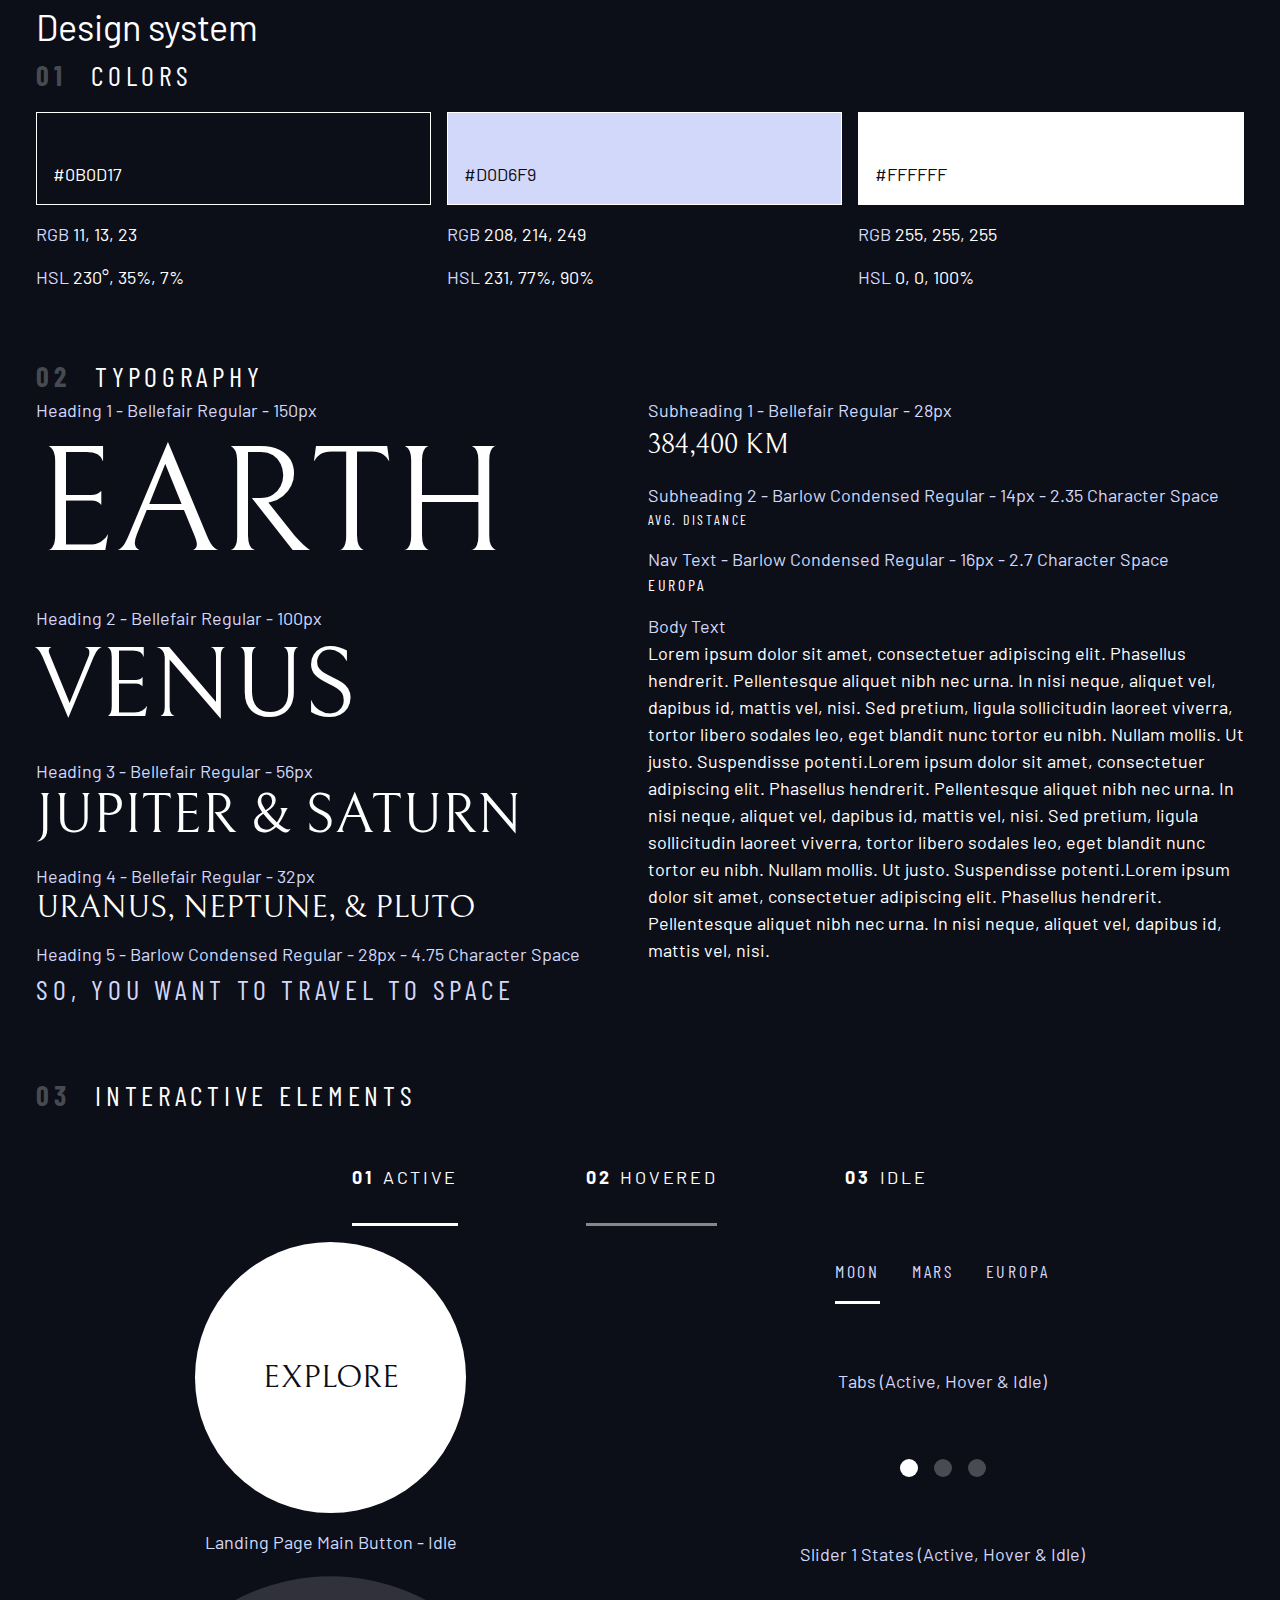
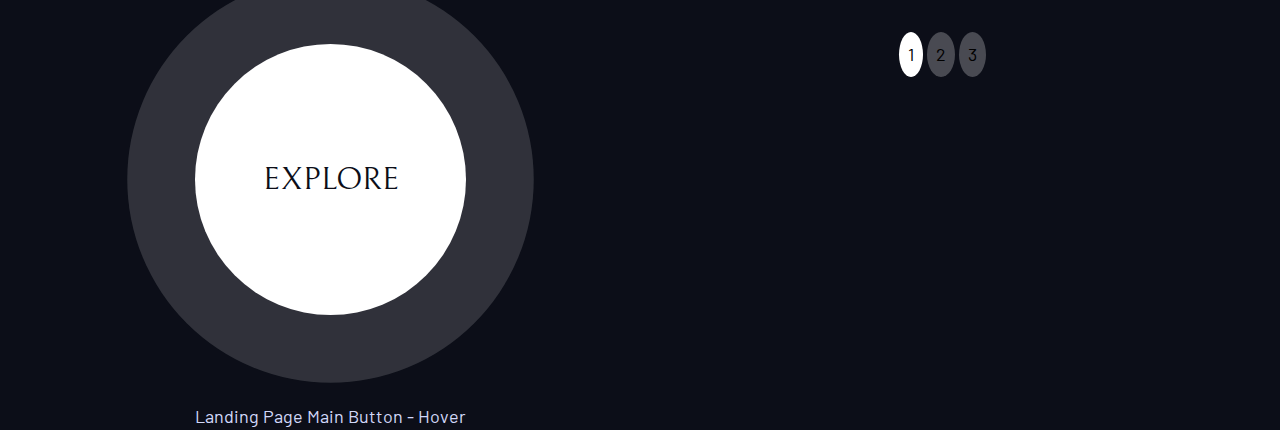
==== design-system.html @ 2124998d "Finished design system page" ====
<!DOCTYPE html>
<html lang="en">
  <head>
    <meta charset="UTF-8" />
    <meta http-equiv="X-UA-Compatible" content="IE=edge" />
    <meta name="viewport" content="width=device-width, initial-scale=1.0" />

    <link rel="preconnect" href="https://fonts.googleapis.com" />
    <link rel="preconnect" href="https://fonts.gstatic.com" crossorigin />
    <link
      href="https://fonts.googleapis.com/css2?family=Barlow+Condensed:wght@400;700&family=Bellefair&family=Barlow:wght@400;700&display=swap"
      rel="stylesheet"
    />

    <link rel="stylesheet" href="index.css" />
    <title>Document</title>
  </head>

  <body>
    <div class="container">
      <h1>Design system</h1>

      <section id="colors" class="flow">
        <h2 class="numbered-title">
          <span>01</span>
          colors
        </h2>

        <div class="flex">
          <div class="flow" style="flex-grow: 1">
            <div class="bg-dark text-white" style="padding: 3rem 1rem 1rem; border: 1px solid white">#0B0D17</div>
            <p>
              <span class="text-light">RGB</span>
              11, 13, 23
            </p>
            <p>
              <span class="text-light">HSL</span>
              230°, 35%, 7%
            </p>
          </div>
          <div class="flow" style="flex-grow: 1">
            <div class="bg-light text-dark" style="padding: 3rem 1rem 1rem; border: 1px solid white">#D0D6F9</div>
            <p>
              <span class="text-light">RGB</span>
              208, 214, 249
            </p>
            <p>
              <span class="text-light">HSL</span>
              231, 77%, 90%
            </p>
          </div>
          <div class="flow" style="flex-grow: 1">
            <div class="bg-white text-dark" style="padding: 3rem 1rem 1rem; border: 1px solid white">#FFFFFF</div>
            <p>
              <span class="text-light">RGB</span>
              255, 255, 255
            </p>
            <p>
              <span class="text-light">HSL</span>
              0, 0, 100%
            </p>
          </div>
        </div>
      </section>

      <section id="typography" style="margin: 4rem 0">
        <h2 class="numbered-title">
          <span>02</span>
          typography
        </h2>
        <div class="flex">
          <div class="flow" style="flex-basis: 100%">
            <div>
              <p class="text-light">Heading 1 - Bellefair Regular - 150px</p>
              <p class="fs-900 ff-serif uppercase">Earth</p>
            </div>
            <div>
              <p class="text-light">Heading 2 - Bellefair Regular - 100px</p>
              <p class="fs-800 ff-serif uppercase">Venus</p>
            </div>
            <div>
              <p class="text-light">Heading 3 - Bellefair Regular - 56px</p>
              <p class="fs-700 ff-serif uppercase">Jupiter & Saturn</p>
            </div>
            <div>
              <p class="text-light">Heading 4 - Bellefair Regular - 32px</p>
              <p class="fs-600 ff-serif uppercase">Uranus, Neptune, & Pluto</p>
            </div>
            <div>
              <p class="text-light">Heading 5 - Barlow Condensed Regular - 28px - 4.75 Character Space</p>
              <p class="fs-500 ff-sans-cond uppercase letter-spacing-1 text-light">So, you want to travel to space</p>
            </div>
          </div>

          <div class="flow" style="flex-basis: 100%">
            <div>
              <p class="text-light">Subheading 1 - Bellefair Regular - 28px</p>
              <p class="fs-500 ff-serif uppercase">384,400 km</p>
            </div>
            <div>
              <p class="text-light">Subheading 2 - Barlow Condensed Regular - 14px - 2.35 Character Space</p>
              <p class="fs-200 ff-sans-cond uppercase letter-spacing-3">Avg. Distance</p>
            </div>
            <div>
              <p class="text-light">Nav Text - Barlow Condensed Regular - 16px - 2.7 Character Space</p>
              <p class="fs-300 ff-sans-cond uppercase letter-spacing-2">Europa</p>
            </div>
            <div>
              <p class="text-light">Body Text</p>
              <p>
                Lorem ipsum dolor sit amet, consectetuer adipiscing elit. Phasellus hendrerit. Pellentesque aliquet nibh nec urna. In nisi neque,
                aliquet vel, dapibus id, mattis vel, nisi. Sed pretium, ligula sollicitudin laoreet viverra, tortor libero sodales leo, eget blandit
                nunc tortor eu nibh. Nullam mollis. Ut justo. Suspendisse potenti.Lorem ipsum dolor sit amet, consectetuer adipiscing elit. Phasellus
                hendrerit. Pellentesque aliquet nibh nec urna. In nisi neque, aliquet vel, dapibus id, mattis vel, nisi. Sed pretium, ligula
                sollicitudin laoreet viverra, tortor libero sodales leo, eget blandit nunc tortor eu nibh. Nullam mollis. Ut justo. Suspendisse
                potenti.Lorem ipsum dolor sit amet, consectetuer adipiscing elit. Phasellus hendrerit. Pellentesque aliquet nibh nec urna. In nisi
                neque, aliquet vel, dapibus id, mattis vel, nisi.
              </p>
            </div>
          </div>
        </div>
      </section>

      <section class="flow" id="interactive-elements">
        <h2 class="numbered-title">
          <span>03</span>
          Interactive elements
        </h2>

        <!-- navigation -->
        <div>
          <nav>
            <ul class="primary-navigation underline-indicators flex justify-center">
              <li class="active">
                <a class="uppercase text-white letter-spacing-2" href="#"><span>01</span>Active</a>
              </li>
              <li class="hover">
                <a class="uppercase text-white letter-spacing-2" href="#"><span>02</span>Hovered</a>
              </li>
              <li>
                <a class="uppercase text-white letter-spacing-2" href="#"><span>03</span>Idle</a>
              </li>
            </ul>
          </nav>
        </div>

        <div class="flex text-center">
          <!-- explore buttons -->
          <div class="mx-auto flow" style="--flow-space: 5.5rem">
            <!-- Idle state -->
            <div class="flow" style="--flow-space: 1rem">
              <a href="#" class="large-button uppercase ff-serif fs-600 text-dark bg-white">Explore</a>
              <p class="text-light">Landing Page Main Button - Idle</p>
            </div>
            <!-- Hovered State -->
            <div class="flow">
              <a href="#" class="large-button focus uppercase ff-serif fs-600 text-dark bg-white">Explore</a>
              <p class="text-light">Landing Page Main Button - Hover</p>
            </div>
          </div>

          <!-- Tabs & Dots & Numbers -->
          <div class="flow mx-auto" style="--flow-space: 4rem">
            <!-- Tabs -->
            <div class="tab-list underline-indicators flex justify-center">
              <button class="active uppercase ff-sans-cond text-light bg-dark letter-spacing-2">Moon</button>
              <button class="uppercase ff-sans-cond text-light bg-dark letter-spacing-2">Mars</button>
              <button class="uppercase ff-sans-cond text-light bg-dark letter-spacing-2">Europa</button>
            </div>
            <p class="text-light">Tabs (Active, Hover & Idle)</p>

            <!-- Dots -->
            <div class="dot-indicators flex justify-center">
              <button class="active"><span class="sr-only">Slide title</span></button>
              <button><span class="sr-only">Slide title</span></button>
              <button><span class="sr-only">Slide title</span></button>
            </div>
            <p class="text-light">Slider 1 States (Active, Hover & Idle)</p>

            <!-- Numbers -->
            <div class="dot-indicators justify-center">
              <button class="active">1</button>
              <button>2</button>
              <button>3</button>
            </div>
          </div>
        </div>
      </section>
    </div>

    <script src="index.pack.js"></script>
  </body>
</html>
---- index.css ----
/* ------------------- */
/* Custom Properties   */
/* ------------------- */
:root {
  /* colors */
  --clr-dark: 230 35% 7%;
  --clr-light: 231 77% 90%;
  --clr-white: 0 0% 100%;

  /* fonts-sizes */
  --fs-900: 9.375rem;
  --fs-800: 6.25rem;
  --fs-700: 3.5rem;
  --fs-600: 2rem;
  --fs-500: 1.75rem;
  --fs-400: 1.125rem;
  --fs-300: 1rem;
  --fs-200: 0.875rem;
  /* font-families */
  --ff-serif: "Bellefair", serif;
  --ff-sans-cond: "Barlow Condensed", sans-serif;
  --ff-sans-normal: "Barlow", sans-serif;
}

/* ------------------- */
/* Reset               */
/* ------------------- */
/* https://piccalil.li/blog/a-modern-css-reset/ */

/* box sizing */
*,
*::before,
*::after {
  box-sizing: border-box;
}
/* reset margins */
body,
h1,
h2,
h3,
h4,
h5,
p,
figure,
picture {
  margin: 0;
}
h1,
h2,
h3,
h4,
h5,
h6,
p {
  font-weight: 400;
}
body {
  font-family: var(--ff-sans-normal);
  font-size: var(--fs-400);
  color: hsl(var(--clr-white));
  background-color: hsl(var(--clr-dark));
  line-height: 1.5;
  min-height: 100vh;
}
/* make images easier to work with */
img,
picture {
  max-width: 100%;
  display: block;
}
/* make forms elements easier to work with */
input,
button,
textarea,
select {
  font: inherit;
}
/* remove animations for people who've turned them off */
@media (prefers-reduce-motion: reduce) {
  *,
  *::before,
  *::after {
    animation-duration: 0.01ms !important;
    animation-iteration-count: 1 !important;
    transition-duration: 0.01ms !important;
    scroll-behavior: auto !important;
  }
}

/* ------------------- */
/* Utility Classes     */
/* ------------------- */
/* General */
.flex {
  display: flex;
  gap: var(--gap, 1rem);
}
.grid {
  display: grid;
  gap: var(--gap, 1rem);
}
.flex-column {
  flex-direction: column;
}
.justify-center {
  justify-content: center;
}
.flow > * + * {
  margin-top: var(--flow-space, 1rem);
}
.container {
  /* padding-inline: 2em; */
  padding: 0 2em;
  /* margin-inline: auto; */
  margin: 0 auto;
  max-width: 80rem;
}
.sr-only {
  position: absolute;
  width: 1px;
  height: 1px;
  padding: 0;
  margin: -1px;
  overflow: hidden;
  clip: rect(0, 0, 0, 0);
  white-space: nowrap;
  border: 0;
}

/* Colors */
.bg-dark {
  background-color: hsl(var(--clr-dark));
}
.bg-light {
  background-color: hsl(var(--clr-light));
}
.bg-white {
  background-color: hsl(var(--clr-white));
}
.text-dark {
  color: hsl(var(--clr-dark));
}
.text-light {
  color: hsl(var(--clr-light));
}
.text-white {
  color: hsl(var(--clr-white));
}

/* typography */
.ff-serif {
  font-family: var(--ff-serif);
}
.ff-sans-cond {
  font-family: var(--ff-sans-cond);
}
.ff-sans-normal {
  font-family: var(--ff-sans-normal);
}
.letter-spacing-1 {
  letter-spacing: 4.75px;
}
.letter-spacing-2 {
  letter-spacing: 2.7px;
}
.letter-spacing-3 {
  letter-spacing: 2.35px;
}
.uppercase {
  text-transform: uppercase;
}
.fs-900 {
  font-size: var(--fs-900);
}
.fs-800 {
  font-size: var(--fs-800);
}
.fs-700 {
  font-size: var(--fs-700);
}
.fs-600 {
  font-size: var(--fs-600);
}
.fs-500 {
  font-size: var(--fs-500);
}
.fs-400 {
  font-size: var(--fs-400);
}
.fs-300 {
  font-size: var(--fs-300);
}
.fs-200 {
  font-size: var(--fs-200);
}
.fs-900,
.fs-800,
.fs-700,
.fs-600 {
  line-height: 1.1;
}
.text-center {
  text-align: center;
}
.numbered-title {
  font-family: var(--ff-sans-cond);
  font-size: var(--fs-500);
  text-transform: uppercase;
  letter-spacing: 4.72px;
}
.numbered-title span {
  margin-right: 0.5em;
  font-weight: 700;
  color: hsl(var(--clr-white) / 0.25);
}
/* Spacing */
.mx-auto {
  margin-left: auto;
  margin-right: auto;
}

/* ------------------- */
/* componens     */
/* ------------------- */
.large-button {
  position: relative;
  display: grid;
  place-items: center;
  padding: 0 2em;
  aspect-ratio: 1;
  border-radius: 50%;
  text-decoration: none;
}
.large-button::after {
  content: "";
  position: absolute;
  z-index: -1;
  width: 100%;
  height: 100%;
  background: hsl(var(--clr-white) / 0.15);
  border-radius: 50%;
  opacity: 0;
  transition: opacity 500ms ease-in-out, transform 750ms ease-in-out;
}

.large-button:hover::after,
.large-button:focus::after,
.large-button.focus::after {
  opacity: 1;
  transform: scale(1.5);
}

.primary-navigation {
  --gap: 8rem;
  --underline-gap: 2rem;
  list-style: none;
  padding: 0;
  margin: 0;
}
.primary-navigation a {
  text-decoration: none;
}
.primary-navigation a > span {
  font-weight: 700;
  margin-right: 0.5em;
}
.underline-indicators > * {
  padding: var(--underline-gap, 1rem) 0;
  border: 0;
  cursor: pointer;
  border-bottom: 0.2rem solid hsl(var(--clr-white) / 0);
}
.underline-indicators > *:hover,
.underline-indicators > *:focus,
.underline-indicators > .hover {
  border-color: hsl(var(--clr-white) / 0.5);
}
.underline-indicators > .active {
  border-color: hsl(var(--clr-white) / 1);
}

.tab-list {
  --gap: 2rem;
}

.dot-indicators > * {
  cursor: pointer;
  border: 0;
  border-radius: 50%;
  aspect-ratio: 1;
  padding: 0.5em;
  background-color: hsl(var(--clr-white) / 0.25);
}
.dot-indicators > *:hover,
.dot-indicators > *:focus {
  background-color: hsl(var(--clr-white) / 0.5);
}
.dot-indicators > .active {
  background-color: hsl(var(--clr-white) / 1);
}
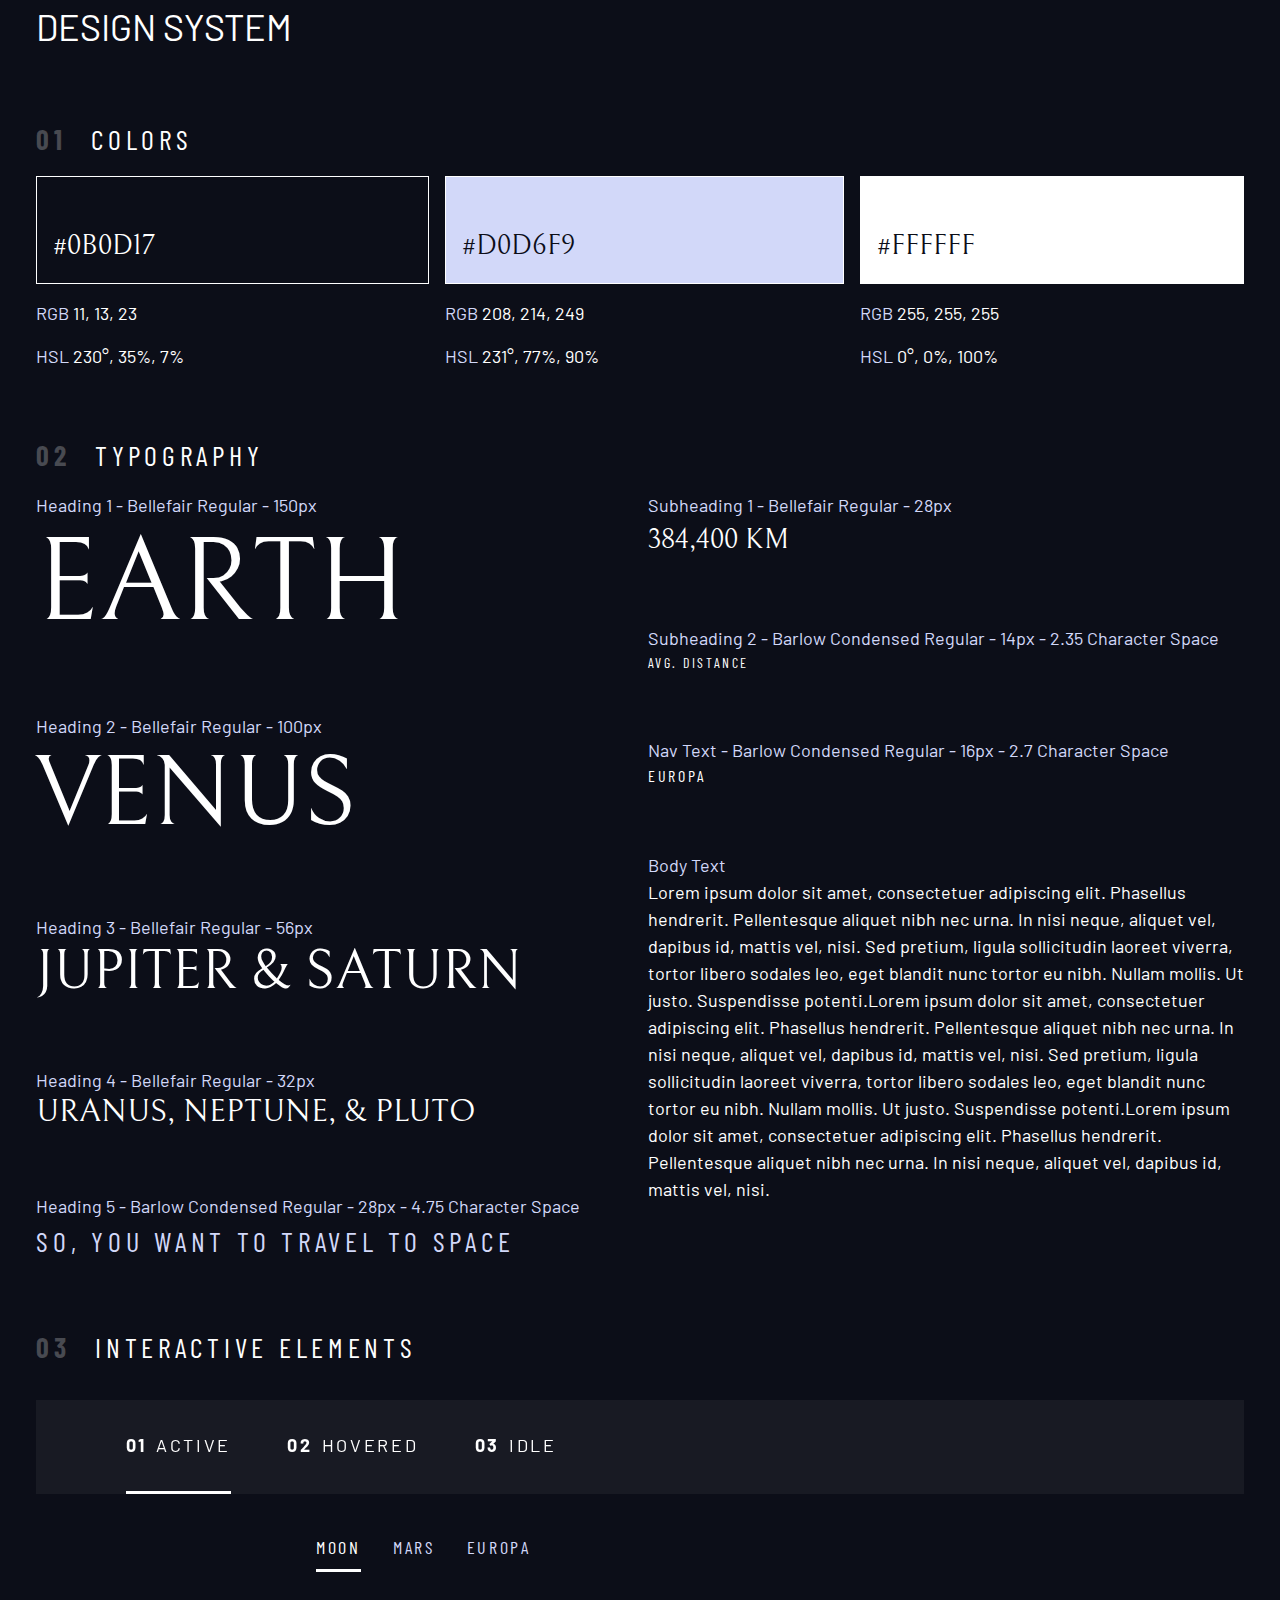
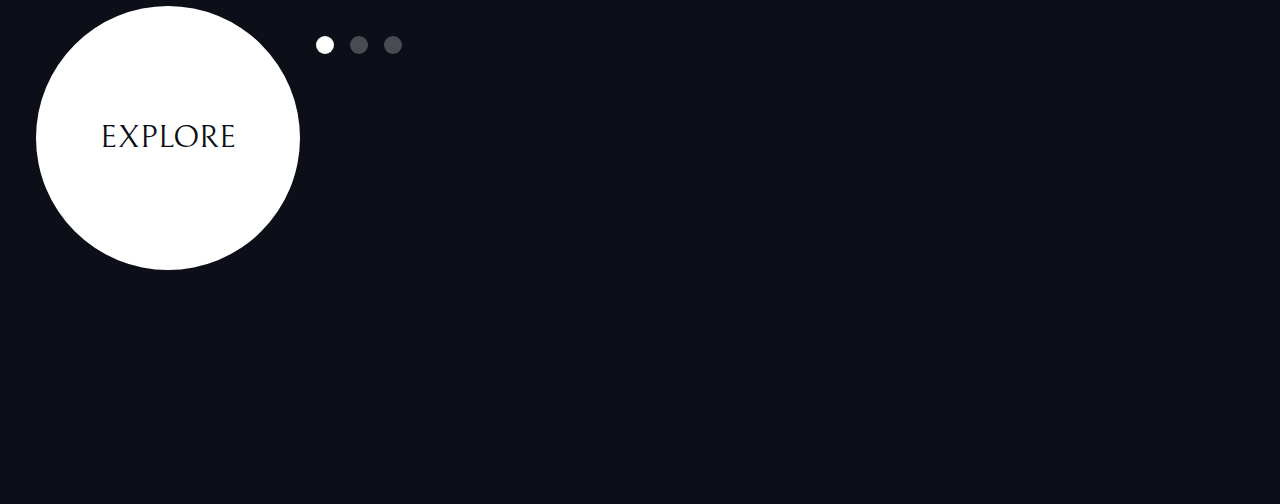
==== commit b85426da: "Kevin Finished Solution" ====
--- a/design-system.html
+++ b/design-system.html
@@ -1,10 +1,8 @@
-<!DOCTYPE html>
-<html lang="en">
+<html>
   <head>
-    <meta charset="UTF-8" />
-    <meta http-equiv="X-UA-Compatible" content="IE=edge" />
-    <meta name="viewport" content="width=device-width, initial-scale=1.0" />
+    <title>Design system</title>
 
+    <!-- Google fonts -->
     <link rel="preconnect" href="https://fonts.googleapis.com" />
     <link rel="preconnect" href="https://fonts.gstatic.com" crossorigin />
     <link
@@ -13,100 +11,75 @@
     />
 
     <link rel="stylesheet" href="index.css" />
-    <title>Document</title>
+
+    <style></style>
   </head>
+  <body>
+    <div class="container flow">
+      <h1 class="uppercase">Design system</h1>
 
-  <body>
-    <div class="container">
-      <h1>Design system</h1>
-
-      <section id="colors" class="flow">
-        <h2 class="numbered-title">
-          <span>01</span>
-          colors
-        </h2>
-
+      <section class="flow" id="colors" style="margin: 4rem 0">
+        <h2 class="numbered-title"><span>01</span> colors</h2>
         <div class="flex">
           <div class="flow" style="flex-grow: 1">
-            <div class="bg-dark text-white" style="padding: 3rem 1rem 1rem; border: 1px solid white">#0B0D17</div>
-            <p>
-              <span class="text-light">RGB</span>
-              11, 13, 23
-            </p>
-            <p>
-              <span class="text-light">HSL</span>
-              230°, 35%, 7%
-            </p>
+            <div class="bg-dark text-white ff-serif fs-500" style="padding: 3rem 1rem 1rem; border: 1px solid white">#0B0D17</div>
+            <p><span class="text-accent">RGB</span> 11, 13, 23</p>
+            <p><span class="text-accent">HSL</span> 230°, 35%, 7%</p>
           </div>
           <div class="flow" style="flex-grow: 1">
-            <div class="bg-light text-dark" style="padding: 3rem 1rem 1rem; border: 1px solid white">#D0D6F9</div>
-            <p>
-              <span class="text-light">RGB</span>
-              208, 214, 249
-            </p>
-            <p>
-              <span class="text-light">HSL</span>
-              231, 77%, 90%
-            </p>
+            <div class="bg-accent text-dark ff-serif fs-500" style="padding: 3rem 1rem 1rem; border: 1px solid white">#D0D6F9</div>
+            <p><span class="text-accent">RGB</span> 208, 214, 249</p>
+            <p><span class="text-accent">HSL</span> 231°, 77%, 90%</p>
           </div>
           <div class="flow" style="flex-grow: 1">
-            <div class="bg-white text-dark" style="padding: 3rem 1rem 1rem; border: 1px solid white">#FFFFFF</div>
-            <p>
-              <span class="text-light">RGB</span>
-              255, 255, 255
-            </p>
-            <p>
-              <span class="text-light">HSL</span>
-              0, 0, 100%
-            </p>
+            <div class="bg-white text-dark ff-serif fs-500" style="padding: 3rem 1rem 1rem; border: 1px solid white">#FFFFFF</div>
+            <p><span class="text-accent">RGB</span> 255, 255, 255</p>
+            <p><span class="text-accent">HSL</span> 0°, 0%, 100%</p>
           </div>
         </div>
       </section>
 
-      <section id="typography" style="margin: 4rem 0">
-        <h2 class="numbered-title">
-          <span>02</span>
-          typography
-        </h2>
+      <section class="flow" id="typography" style="margin: 4rem 0">
+        <h2 class="numbered-title"><span>02 </span>Typography</h2>
         <div class="flex">
-          <div class="flow" style="flex-basis: 100%">
+          <div class="flow" style="flex-basis: 100%; --flow-space: 4rem">
             <div>
-              <p class="text-light">Heading 1 - Bellefair Regular - 150px</p>
+              <p class="text-accent">Heading 1 - Bellefair Regular - 150px</p>
               <p class="fs-900 ff-serif uppercase">Earth</p>
             </div>
             <div>
-              <p class="text-light">Heading 2 - Bellefair Regular - 100px</p>
+              <p class="text-accent">Heading 2 - Bellefair Regular - 100px</p>
               <p class="fs-800 ff-serif uppercase">Venus</p>
             </div>
             <div>
-              <p class="text-light">Heading 3 - Bellefair Regular - 56px</p>
+              <p class="text-accent">Heading 3 - Bellefair Regular - 56px</p>
               <p class="fs-700 ff-serif uppercase">Jupiter & Saturn</p>
             </div>
             <div>
-              <p class="text-light">Heading 4 - Bellefair Regular - 32px</p>
+              <p class="text-accent">Heading 4 - Bellefair Regular - 32px</p>
               <p class="fs-600 ff-serif uppercase">Uranus, Neptune, & Pluto</p>
             </div>
             <div>
-              <p class="text-light">Heading 5 - Barlow Condensed Regular - 28px - 4.75 Character Space</p>
-              <p class="fs-500 ff-sans-cond uppercase letter-spacing-1 text-light">So, you want to travel to space</p>
+              <p class="text-accent">Heading 5 - Barlow Condensed Regular - 28px - 4.75 Character Space</p>
+              <p class="text-accent fs-500 ff-sans-cond uppercase letter-spacing-1">So, you want to travel to space</p>
             </div>
           </div>
 
-          <div class="flow" style="flex-basis: 100%">
+          <div class="flow" style="flex-basis: 100%; --flow-space: 4rem">
             <div>
-              <p class="text-light">Subheading 1 - Bellefair Regular - 28px</p>
+              <p class="text-accent">Subheading 1 - Bellefair Regular - 28px</p>
               <p class="fs-500 ff-serif uppercase">384,400 km</p>
             </div>
             <div>
-              <p class="text-light">Subheading 2 - Barlow Condensed Regular - 14px - 2.35 Character Space</p>
-              <p class="fs-200 ff-sans-cond uppercase letter-spacing-3">Avg. Distance</p>
+              <p class="text-accent">Subheading 2 - Barlow Condensed Regular - 14px - 2.35 Character Space</p>
+              <p class="fs-200 uppercase ff-sans-cond letter-spacing-3">Avg. Distance</p>
             </div>
             <div>
-              <p class="text-light">Nav Text - Barlow Condensed Regular - 16px - 2.7 Character Space</p>
-              <p class="fs-300 ff-sans-cond uppercase letter-spacing-2">Europa</p>
+              <p class="text-accent">Nav Text - Barlow Condensed Regular - 16px - 2.7 Character Space</p>
+              <p class="fs-300 uppercase ff-sans-cond letter-spacing-2">Europa</p>
             </div>
             <div>
-              <p class="text-light">Body Text</p>
+              <p class="text-accent">Body Text</p>
               <p>
                 Lorem ipsum dolor sit amet, consectetuer adipiscing elit. Phasellus hendrerit. Pellentesque aliquet nibh nec urna. In nisi neque,
                 aliquet vel, dapibus id, mattis vel, nisi. Sed pretium, ligula sollicitudin laoreet viverra, tortor libero sodales leo, eget blandit
@@ -122,19 +95,16 @@
       </section>
 
       <section class="flow" id="interactive-elements">
-        <h2 class="numbered-title">
-          <span>03</span>
-          Interactive elements
-        </h2>
+        <h2 class="numbered-title"><span>03</span> Interactive elements</h2>
 
         <!-- navigation -->
         <div>
           <nav>
-            <ul class="primary-navigation underline-indicators flex justify-center">
+            <ul class="primary-navigation underline-indicators flex">
               <li class="active">
                 <a class="uppercase text-white letter-spacing-2" href="#"><span>01</span>Active</a>
               </li>
-              <li class="hover">
+              <li>
                 <a class="uppercase text-white letter-spacing-2" href="#"><span>02</span>Hovered</a>
               </li>
               <li>
@@ -144,45 +114,28 @@
           </nav>
         </div>
 
-        <div class="flex text-center">
-          <!-- explore buttons -->
-          <div class="mx-auto flow" style="--flow-space: 5.5rem">
-            <!-- Idle state -->
-            <div class="flow" style="--flow-space: 1rem">
-              <a href="#" class="large-button uppercase ff-serif fs-600 text-dark bg-white">Explore</a>
-              <p class="text-light">Landing Page Main Button - Idle</p>
-            </div>
-            <!-- Hovered State -->
-            <div class="flow">
-              <a href="#" class="large-button focus uppercase ff-serif fs-600 text-dark bg-white">Explore</a>
-              <p class="text-light">Landing Page Main Button - Hover</p>
-            </div>
+        <div class="flex">
+          <div style="margin-top: 5rem">
+            <!-- explore button -->
+            <a href="#" class="large-button uppercase ff-serif fs-600 text-dark bg-white">Explore</a>
           </div>
 
-          <!-- Tabs & Dots & Numbers -->
-          <div class="flow mx-auto" style="--flow-space: 4rem">
+          <div class="flow" style="margin-bottom: 50vh; --flow-space: 4rem">
             <!-- Tabs -->
-            <div class="tab-list underline-indicators flex justify-center">
-              <button class="active uppercase ff-sans-cond text-light bg-dark letter-spacing-2">Moon</button>
-              <button class="uppercase ff-sans-cond text-light bg-dark letter-spacing-2">Mars</button>
-              <button class="uppercase ff-sans-cond text-light bg-dark letter-spacing-2">Europa</button>
+            <div class="tab-list underline-indicators flex">
+              <button aria-selected="true" class="uppercase ff-sans-cond text-accent letter-spacing-2">Moon</button>
+              <button aria-selected="false" class="uppercase ff-sans-cond text-accent letter-spacing-2">Mars</button>
+              <button aria-selected="false" class="uppercase ff-sans-cond text-accent letter-spacing-2">Europa</button>
             </div>
-            <p class="text-light">Tabs (Active, Hover & Idle)</p>
 
             <!-- Dots -->
-            <div class="dot-indicators flex justify-center">
-              <button class="active"><span class="sr-only">Slide title</span></button>
-              <button><span class="sr-only">Slide title</span></button>
-              <button><span class="sr-only">Slide title</span></button>
+            <div class="dot-indicators flex">
+              <button aria-selected="true"><span class="sr-only">Slide title</span></button>
+              <button aria-selected="false"><span class="sr-only">Slide title</span></button>
+              <button aria-selected="false"><span class="sr-only">Slide title</span></button>
             </div>
-            <p class="text-light">Slider 1 States (Active, Hover & Idle)</p>
 
             <!-- Numbers -->
-            <div class="dot-indicators justify-center">
-              <button class="active">1</button>
-              <button>2</button>
-              <button>3</button>
-            </div>
           </div>
         </div>
       </section>
--- a/index.css
+++ b/index.css
@@ -1,39 +1,64 @@
 /* ------------------- */
-/* Custom Properties   */
-/* ------------------- */
+/* Custom properties   */
+/* ------------------- */
+
 :root {
   /* colors */
   --clr-dark: 230 35% 7%;
   --clr-light: 231 77% 90%;
   --clr-white: 0 0% 100%;
 
-  /* fonts-sizes */
-  --fs-900: 9.375rem;
-  --fs-800: 6.25rem;
-  --fs-700: 3.5rem;
-  --fs-600: 2rem;
-  --fs-500: 1.75rem;
-  --fs-400: 1.125rem;
+  /* font-sizes */
+  --fs-900: clamp(5rem, 8vw + 1rem, 9.375rem);
+  --fs-800: 3.5rem;
+  --fs-700: 1.5rem;
+  --fs-600: 1rem;
+  --fs-500: 1rem;
+  --fs-400: 0.9375rem;
   --fs-300: 1rem;
   --fs-200: 0.875rem;
+
   /* font-families */
   --ff-serif: "Bellefair", serif;
   --ff-sans-cond: "Barlow Condensed", sans-serif;
   --ff-sans-normal: "Barlow", sans-serif;
 }
 
+@media (min-width: 35em) {
+  :root {
+    --fs-800: 5rem;
+    --fs-700: 2.5rem;
+    --fs-600: 1.5rem;
+    --fs-500: 1.25rem;
+    --fs-400: 1rem;
+  }
+}
+
+@media (min-width: 45em) {
+  :root {
+    /* font-sizes */
+    --fs-800: 6.25rem;
+    --fs-700: 3.5rem;
+    --fs-600: 2rem;
+    --fs-500: 1.75rem;
+    --fs-400: 1.125rem;
+  }
+}
+
 /* ------------------- */
 /* Reset               */
 /* ------------------- */
+
 /* https://piccalil.li/blog/a-modern-css-reset/ */
 
-/* box sizing */
+/* Box sizing */
 *,
 *::before,
 *::after {
   box-sizing: border-box;
 }
-/* reset margins */
+
+/* Reset margins */
 body,
 h1,
 h2,
@@ -45,6 +70,7 @@
 picture {
   margin: 0;
 }
+
 h1,
 h2,
 h3,
@@ -54,6 +80,8 @@
 p {
   font-weight: 400;
 }
+
+/* set up the body */
 body {
   font-family: var(--ff-sans-normal);
   font-size: var(--fs-400);
@@ -61,22 +89,30 @@
   background-color: hsl(var(--clr-dark));
   line-height: 1.5;
   min-height: 100vh;
-}
+
+  display: grid;
+  grid-template-rows: min-content 1fr;
+
+  overflow-x: hidden;
+}
+
 /* make images easier to work with */
 img,
-picture {
+picutre {
   max-width: 100%;
   display: block;
 }
-/* make forms elements easier to work with */
+
+/* make form elements easier to work with */
 input,
 button,
 textarea,
 select {
   font: inherit;
 }
+
 /* remove animations for people who've turned them off */
-@media (prefers-reduce-motion: reduce) {
+@media (prefers-reduced-motion: reduce) {
   *,
   *::before,
   *::after {
@@ -88,33 +124,39 @@
 }
 
 /* ------------------- */
-/* Utility Classes     */
-/* ------------------- */
-/* General */
+/* Utility classes     */
+/* ------------------- */
+
+/* general */
+
 .flex {
   display: flex;
   gap: var(--gap, 1rem);
 }
+
 .grid {
   display: grid;
   gap: var(--gap, 1rem);
 }
-.flex-column {
-  flex-direction: column;
-}
-.justify-center {
-  justify-content: center;
-}
-.flow > * + * {
+
+.d-block {
+  display: block;
+}
+
+.flow > *:where(:not(:first-child)) {
   margin-top: var(--flow-space, 1rem);
 }
+
+.flow--space-small {
+  --flow-space: 0.75rem;
+}
+
 .container {
-  /* padding-inline: 2em; */
-  padding: 0 2em;
-  /* margin-inline: auto; */
-  margin: 0 auto;
+  padding-inline: 2em;
+  margin-inline: auto;
   max-width: 80rem;
 }
+
 .sr-only {
   position: absolute;
   width: 1px;
@@ -123,24 +165,41 @@
   margin: -1px;
   overflow: hidden;
   clip: rect(0, 0, 0, 0);
-  white-space: nowrap;
+  white-space: nowrap; /* added line */
   border: 0;
 }
 
-/* Colors */
+.skip-to-content {
+  position: absolute;
+  z-index: 9999;
+  background: hsl(var(--clr-white));
+  color: hsl(var(--clr-dark));
+  padding: 0.5em 1em;
+  margin-inline: auto;
+  transform: translateY(-100%);
+  transition: transform 250ms ease-in;
+}
+
+.skip-to-content:focus {
+  transform: translateY(0);
+}
+
+/* colors */
+
 .bg-dark {
   background-color: hsl(var(--clr-dark));
 }
-.bg-light {
+.bg-accent {
   background-color: hsl(var(--clr-light));
 }
 .bg-white {
   background-color: hsl(var(--clr-white));
 }
+
 .text-dark {
   color: hsl(var(--clr-dark));
 }
-.text-light {
+.text-accent {
   color: hsl(var(--clr-light));
 }
 .text-white {
@@ -148,6 +207,7 @@
 }
 
 /* typography */
+
 .ff-serif {
   font-family: var(--ff-serif);
 }
@@ -157,6 +217,7 @@
 .ff-sans-normal {
   font-family: var(--ff-sans-normal);
 }
+
 .letter-spacing-1 {
   letter-spacing: 4.75px;
 }
@@ -166,9 +227,11 @@
 .letter-spacing-3 {
   letter-spacing: 2.35px;
 }
+
 .uppercase {
   text-transform: uppercase;
 }
+
 .fs-900 {
   font-size: var(--fs-900);
 }
@@ -193,89 +256,191 @@
 .fs-200 {
   font-size: var(--fs-200);
 }
+
 .fs-900,
 .fs-800,
 .fs-700,
 .fs-600 {
   line-height: 1.1;
 }
-.text-center {
-  text-align: center;
-}
+
 .numbered-title {
   font-family: var(--ff-sans-cond);
   font-size: var(--fs-500);
   text-transform: uppercase;
   letter-spacing: 4.72px;
 }
+
 .numbered-title span {
   margin-right: 0.5em;
   font-weight: 700;
   color: hsl(var(--clr-white) / 0.25);
 }
-/* Spacing */
-.mx-auto {
-  margin-left: auto;
-  margin-right: auto;
-}
-
-/* ------------------- */
-/* componens     */
-/* ------------------- */
+
+/* ------------------- */
+/* Compontents         */
+/* ------------------- */
+
 .large-button {
+  font-size: 2rem;
   position: relative;
-  display: grid;
+  z-index: 1;
+  display: inline-grid;
   place-items: center;
   padding: 0 2em;
+  border-radius: 50%;
   aspect-ratio: 1;
-  border-radius: 50%;
   text-decoration: none;
 }
+
 .large-button::after {
   content: "";
   position: absolute;
   z-index: -1;
   width: 100%;
   height: 100%;
-  background: hsl(var(--clr-white) / 0.15);
+  background: hsl(var(--clr-white) / 0.1);
   border-radius: 50%;
   opacity: 0;
-  transition: opacity 500ms ease-in-out, transform 750ms ease-in-out;
+  transition: opacity 500ms linear, transform 750ms ease-in-out;
 }
 
 .large-button:hover::after,
-.large-button:focus::after,
-.large-button.focus::after {
+.large-button:focus::after {
   opacity: 1;
   transform: scale(1.5);
 }
 
+/* primary-header */
+
+.logo {
+  margin: 1.5rem clamp(1.5rem, 5vw, 3.5rem);
+}
+
+.primary-header {
+  justify-content: space-between;
+  align-items: center;
+}
+
 .primary-navigation {
-  --gap: 8rem;
+  --gap: clamp(1.5rem, 5vw, 3.5rem);
   --underline-gap: 2rem;
   list-style: none;
   padding: 0;
   margin: 0;
-}
+  background: hsl(var(--clr-white) / 0.05);
+  backdrop-filter: blur(1.5rem);
+}
+
 .primary-navigation a {
   text-decoration: none;
 }
+
 .primary-navigation a > span {
   font-weight: 700;
   margin-right: 0.5em;
 }
+
+.mobile-nav-toggle {
+  display: none;
+}
+
+@media (max-width: 35rem) {
+  .primary-navigation {
+    --underline-gap: 0.5rem;
+    position: fixed;
+    z-index: 1000;
+    inset: 0 0 0 30%;
+    list-style: none;
+    padding: min(20rem, 15vh) 2rem;
+    margin: 0;
+    flex-direction: column;
+    transform: translateX(100%);
+    transition: transform 500ms ease-in-out;
+  }
+
+  .primary-navigation[data-visible="true"] {
+    transform: translateX(0);
+  }
+
+  .primary-navigation.underline-indicators > .active {
+    border: 0;
+  }
+
+  .mobile-nav-toggle {
+    display: block;
+    position: absolute;
+    z-index: 2000;
+    right: 1rem;
+    top: 2rem;
+    background: transparent;
+    background-image: url(./assets/shared/icon-hamburger.svg);
+    background-repeat: no-repeat;
+    background-position: center;
+    width: 1.5rem;
+    aspect-ratio: 1;
+    border: 0;
+  }
+
+  .mobile-nav-toggle[aria-expanded="true"] {
+    background-image: url(./assets/shared/icon-close.svg);
+  }
+
+  .mobile-nav-toggle:focus-visible {
+    outline: 5px solid white;
+    outline-offset: 5px;
+  }
+}
+
+@media (min-width: 35em) {
+  .primary-navigation {
+    padding-inline: clamp(3rem, 7vw, 7rem);
+  }
+}
+
+@media (min-width: 35em) and (max-width: 44.999em) {
+  .primary-navigation a > span {
+    display: none;
+  }
+}
+
+@media (min-width: 45em) {
+  .primary-header::after {
+    content: "";
+    display: block;
+    position: relative;
+    height: 1px;
+    width: 100%;
+    margin-right: -2.5rem;
+    background: hsl(var(--clr-white) / 0.25);
+    order: 1;
+  }
+
+  nav {
+    order: 2;
+  }
+
+  .primary-navigation {
+    margin-block: 2rem;
+  }
+}
+
 .underline-indicators > * {
-  padding: var(--underline-gap, 1rem) 0;
+  cursor: pointer;
+  padding: var(--underline-gap, 0.5rem) 0;
   border: 0;
-  cursor: pointer;
   border-bottom: 0.2rem solid hsl(var(--clr-white) / 0);
-}
+  background-color: transparent;
+}
+
 .underline-indicators > *:hover,
-.underline-indicators > *:focus,
-.underline-indicators > .hover {
+.underline-indicators > *:focus {
   border-color: hsl(var(--clr-white) / 0.5);
 }
-.underline-indicators > .active {
+
+.underline-indicators > .active,
+.underline-indicators > [aria-selected="true"] {
+  color: hsl(var(--clr-white) / 1);
   border-color: hsl(var(--clr-white) / 1);
 }
 
@@ -287,14 +452,236 @@
   cursor: pointer;
   border: 0;
   border-radius: 50%;
-  aspect-ratio: 1;
   padding: 0.5em;
   background-color: hsl(var(--clr-white) / 0.25);
 }
+
 .dot-indicators > *:hover,
 .dot-indicators > *:focus {
   background-color: hsl(var(--clr-white) / 0.5);
 }
-.dot-indicators > .active {
+
+.dot-indicators > [aria-selected="true"] {
   background-color: hsl(var(--clr-white) / 1);
 }
+
+/* ----------------------------- */
+/* Page specific background      */
+/* ----------------------------- */
+body {
+  background-size: cover;
+  background-position: bottom center;
+}
+/* home */
+.home {
+  background-image: url(./assets/home/background-home-mobile.jpg);
+}
+
+@media (min-width: 35rem) {
+  .home {
+    background-position: center center;
+    background-image: url(./assets/home/background-home-tablet.jpg);
+  }
+}
+
+@media (min-width: 45rem) {
+  .home {
+    background-image: url(./assets/home/background-home-desktop.jpg);
+  }
+}
+
+/* destination */
+.destination {
+  background-image: url(./assets/destination/background-destination-mobile.jpg);
+}
+
+@media (min-width: 35rem) {
+  .destination {
+    background-position: center center;
+    background-image: url(./assets/destination/background-destination-tablet.jpg);
+  }
+}
+
+@media (min-width: 45rem) {
+  .destination {
+    background-image: url(./assets/destination/background-destination-desktop.jpg);
+  }
+}
+
+/* crew */
+.crew {
+  background-image: url(./assets/home/background-crew-mobile.jpg);
+}
+
+@media (min-width: 35rem) {
+  .crew {
+    background-position: center center;
+    background-image: url(./assets/crew/background-crew-tablet.jpg);
+  }
+}
+
+@media (min-width: 45rem) {
+  .crew {
+    background-image: url(./assets/crew/background-crew-desktop.jpg);
+  }
+}
+
+/* ----------------------------- */
+/* Layout                        */
+/* ----------------------------- */
+
+.grid-container {
+  text-align: center;
+  display: grid;
+  place-items: center;
+  padding-inline: 1rem;
+  padding-bottom: 4rem;
+}
+
+.grid-container p:not([class]) {
+  max-width: 50ch;
+}
+
+.numbered-title {
+  grid-area: title;
+}
+
+/* destination layout */
+
+.grid-container--destination {
+  --flow-space: 2rem;
+  grid-template-areas:
+    "title"
+    "image"
+    "tabs"
+    "content";
+}
+
+.grid-container--destination > picture {
+  grid-area: image;
+  max-width: 60%;
+  align-self: start;
+}
+
+.grid-container--destination > .tab-list {
+  grid-area: tabs;
+}
+
+.grid-container--destination > .destination-info {
+  grid-area: content;
+}
+
+.destination-meta {
+  flex-direction: column;
+  border-top: 1px solid hsl(var(--clr-white) / 0.1);
+  padding-top: 2.5rem;
+  margin-top: 2.5rem;
+}
+
+.destination-meta p {
+  font-size: 1.75rem;
+}
+
+/* crew layout */
+
+.grid-container--crew {
+  --flow-space: 2rem;
+  grid-template-areas:
+    "title"
+    "image"
+    "tabs"
+    "content";
+}
+
+.grid-container--crew > picture {
+  grid-area: image;
+  max-width: 60%;
+  border-bottom: 1px solid hsl(var(--clr-white) / 0.1);
+}
+
+.grid-container--crew > .dot-indicators {
+  grid-area: tabs;
+}
+
+.grid-container--crew > .crew-details {
+  grid-area: content;
+}
+
+.crew-details h2 {
+  color: hsl(var(--clr-white) / 0.5);
+}
+
+@media (min-width: 35em) {
+  .numbered-title {
+    justify-self: start;
+    margin-top: 2rem;
+  }
+
+  .destination-meta {
+    flex-direction: row;
+    justify-content: space-evenly;
+  }
+
+  .grid-container--crew {
+    padding-bottom: 0;
+    grid-template-areas:
+      "title"
+      "content"
+      "tabs"
+      "image";
+  }
+}
+
+@media (min-width: 45em) {
+  .grid-container {
+    text-align: left;
+    column-gap: var(--container-gap, 2rem);
+    grid-template-columns: minmax(1rem, 1fr) repeat(2, minmax(0, 30rem)) minmax(1rem, 1fr);
+  }
+
+  .grid-container--home {
+    padding-bottom: max(6rem, 20vh);
+    align-items: end;
+  }
+
+  .grid-container--home > *:first-child {
+    grid-column: 2;
+  }
+
+  .grid-container--home > *:last-child {
+    grid-column: 3;
+  }
+
+  .grid-container--destination {
+    justify-items: start;
+    align-content: start;
+    grid-template-areas:
+      ". title title ."
+      ". image tabs ."
+      ". image content .";
+  }
+
+  .grid-container--destination > picture {
+    max-width: 90%;
+  }
+
+  .destination-meta {
+    --gap: min(6vw, 6rem);
+    justify-content: start;
+  }
+
+  .grid-container--crew {
+    grid-template-columns: minmax(1rem, 1fr) minmax(0, 37rem) minmax(0, 23rem) minmax(1rem, 1fr);
+    justify-items: start;
+    grid-template-areas:
+      ". title title ."
+      ". content image ."
+      ". tabs image .";
+  }
+
+  .grid-container--crew > picture {
+    grid-column: span 2;
+    align-self: end;
+    max-width: 90%;
+  }
+}
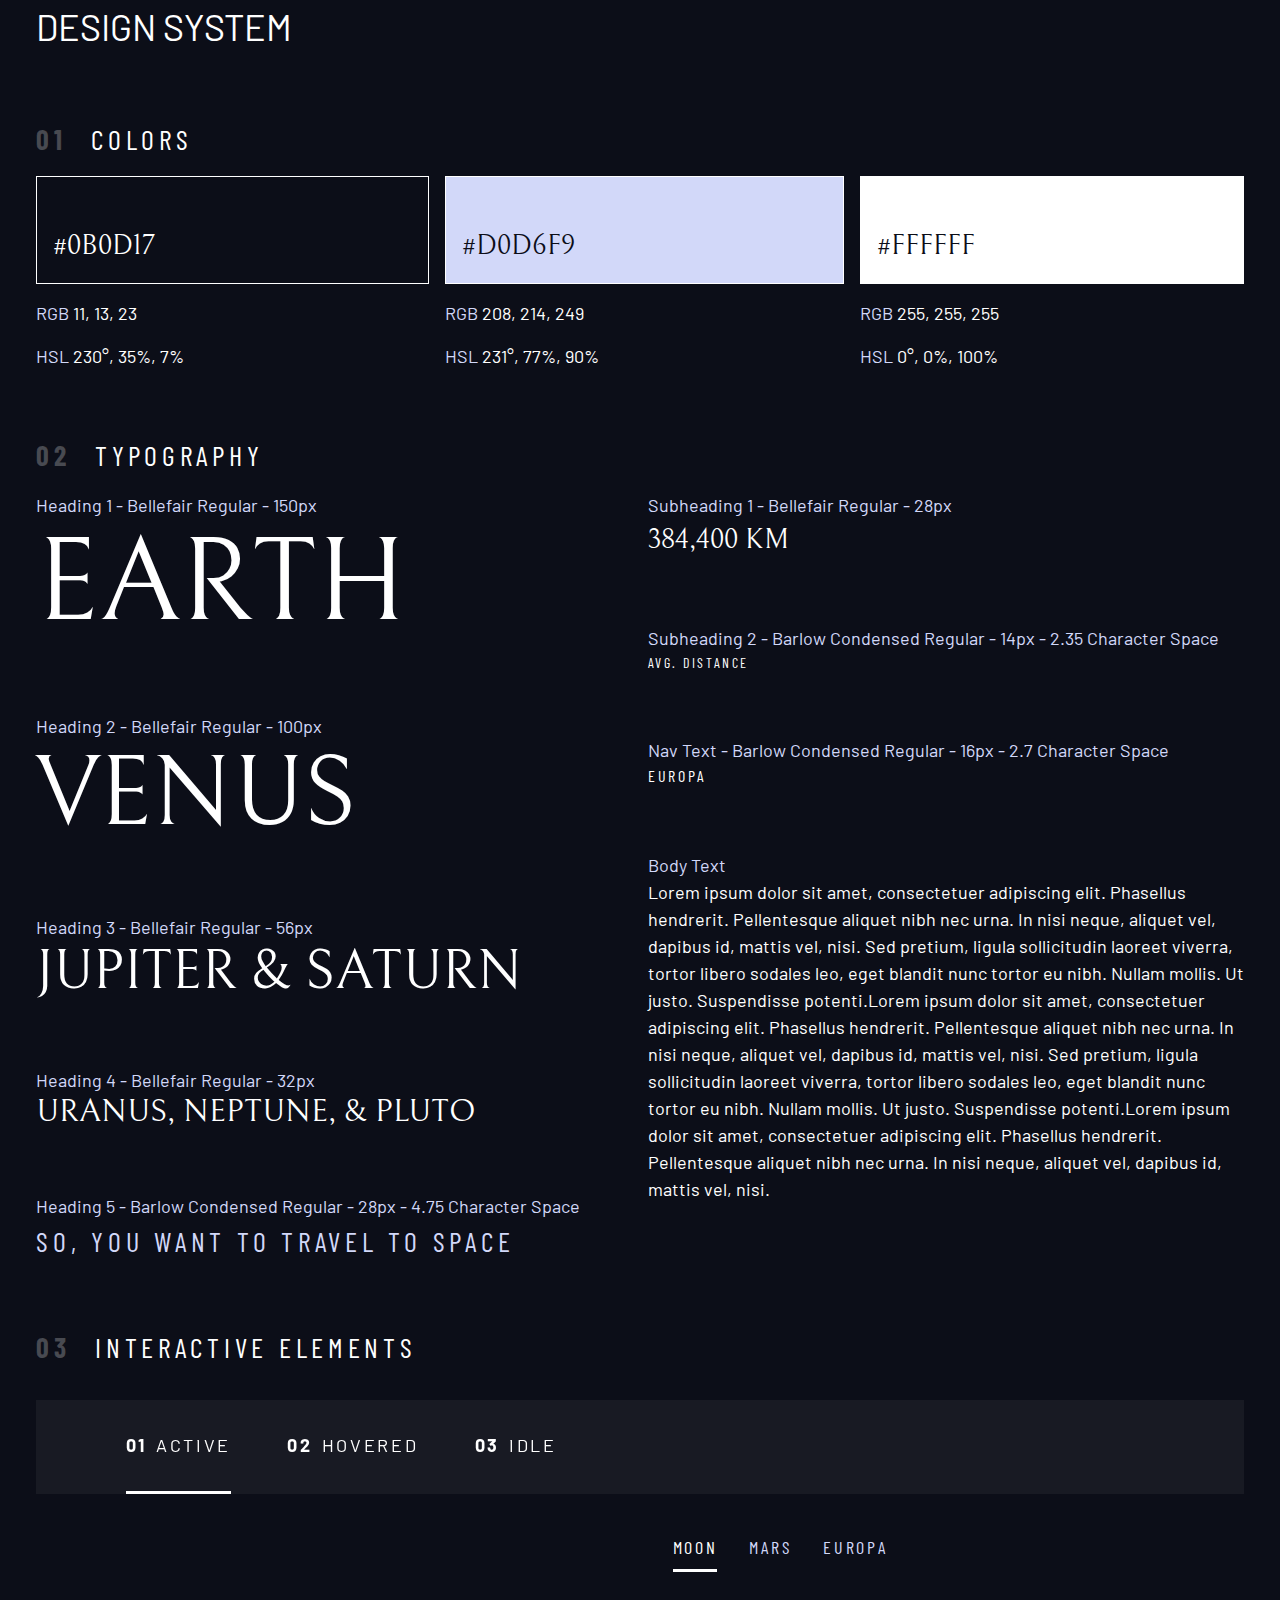
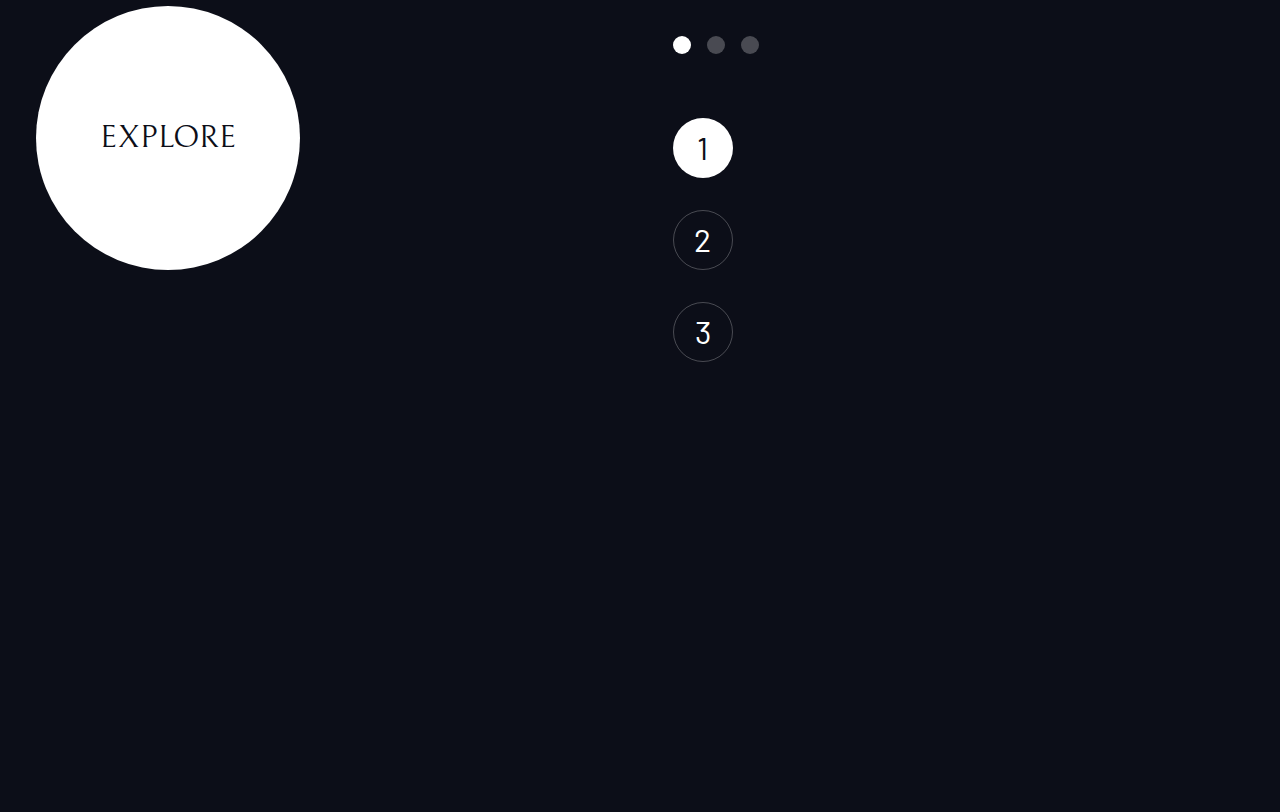
==== commit a482b3c9: "Styeld technology page" ====
--- a/design-system.html
+++ b/design-system.html
@@ -10,7 +10,7 @@
       rel="stylesheet"
     />
 
-    <link rel="stylesheet" href="index.css" />
+    <link rel="stylesheet" href="css/index.css" />
 
     <style></style>
   </head>
@@ -114,18 +114,18 @@
           </nav>
         </div>
 
-        <div class="flex">
-          <div style="margin-top: 5rem">
+        <div class="flex flex-stretch-items">
+          <div class="m-auto" style="margin-top: 5rem">
             <!-- explore button -->
-            <a href="#" class="large-button uppercase ff-serif fs-600 text-dark bg-white">Explore</a>
+            <a href="#" class="m-auto large-button uppercase ff-serif fs-600 text-dark bg-white">Explore</a>
           </div>
 
           <div class="flow" style="margin-bottom: 50vh; --flow-space: 4rem">
             <!-- Tabs -->
             <div class="tab-list underline-indicators flex">
-              <button aria-selected="true" class="uppercase ff-sans-cond text-accent letter-spacing-2">Moon</button>
-              <button aria-selected="false" class="uppercase ff-sans-cond text-accent letter-spacing-2">Mars</button>
-              <button aria-selected="false" class="uppercase ff-sans-cond text-accent letter-spacing-2">Europa</button>
+              <button aria-selected="true" class="uppercase ff-sans-cond text-accent bg-dark letter-spacing-2">Moon</button>
+              <button aria-selected="false" class="uppercase ff-sans-cond text-accent bg-dark letter-spacing-2">Mars</button>
+              <button aria-selected="false" class="uppercase ff-sans-cond text-accent bg-dark letter-spacing-2">Europa</button>
             </div>
 
             <!-- Dots -->
@@ -136,6 +136,12 @@
             </div>
 
             <!-- Numbers -->
+
+            <div class="flex flex-column number-indicators tab-list">
+              <button class="fs-600 center-wrap border-50" aria-selected="true">1</button>
+              <button class="fs-600 center-wrap border-50" aria-selected="false">2</button>
+              <button class="fs-600 center-wrap border-50" aria-selected="false">3</button>
+            </div>
           </div>
         </div>
       </section>
--- a/css/index.css
+++ b/css/index.css
@@ -0,0 +1,731 @@
+:root {
+  /* colors */
+  --clr-dark: 230 35% 7%;
+  --clr-light: 231 77% 90%;
+  --clr-white: 0 0% 100%;
+  /* font-sizes */
+  --fs-900: clamp(4rem, 8vw + 1rem, 9.375rem);
+  --fs-800: 3.5rem;
+  --fs-700: 1.5rem;
+  --fs-600: 1rem;
+  --fs-500: 1rem;
+  --fs-400: 0.9375rem;
+  --fs-300: 1rem;
+  --fs-200: 0.875rem;
+  /* font-families */
+  --ff-serif: "Bellefair", serif;
+  --ff-sans-cond: "Barlow Condensed", sans-serif;
+  --ff-sans-normal: "Barlow", sans-serif;
+}
+
+@media (min-width: 35em) {
+  :root {
+    --fs-800: 5rem;
+    --fs-700: 2.5rem;
+    --fs-600: 1.5rem;
+    --fs-500: 1.25rem;
+    --fs-400: 1rem;
+  }
+}
+@media (min-width: 45em) {
+  :root {
+    /* font-sizes */
+    --fs-800: 6.25rem;
+    --fs-700: 3.5rem;
+    --fs-600: 2rem;
+    --fs-500: 1.75rem;
+    --fs-400: 1.125rem;
+  }
+}
+.flex {
+  display: flex;
+  gap: var(--gap, 1rem);
+}
+
+.d-inline-f {
+  display: inline-flex;
+}
+
+.grid {
+  display: grid;
+  gap: var(--gap, 1rem);
+}
+
+.d-inline-g {
+  display: inline-grid;
+}
+
+.d-block {
+  display: block;
+}
+
+.d-inline-b {
+  display: inline-block;
+}
+
+.flex-stretch-items > * {
+  flex-grow: 1;
+}
+
+.flex-column {
+  flex-direction: column;
+}
+
+.m-auto {
+  margin: auto;
+}
+
+.mx-auto {
+  margin-left: auto;
+  margin-right: auto;
+}
+
+.my-auto {
+  margin-top: auto;
+  margin-bottom: auto;
+}
+
+.flow > * + * {
+  margin-top: var(--flow-space, 1rem);
+}
+
+.flow--space-small {
+  --flow-space: 0.6rem;
+}
+
+.container {
+  padding-inline: 2em;
+  margin-inline: auto;
+  max-width: 80rem;
+}
+
+/* colors */
+.bg-dark {
+  background-color: hsl(var(--clr-dark));
+}
+
+.bg-accent {
+  background-color: hsl(var(--clr-light));
+}
+
+.bg-white {
+  background-color: hsl(var(--clr-white));
+}
+
+.text-dark {
+  color: hsl(var(--clr-dark));
+}
+
+.text-accent {
+  color: hsl(var(--clr-light));
+}
+
+.text-white {
+  color: hsl(var(--clr-white));
+}
+
+/* typography */
+.ff-serif {
+  font-family: var(--ff-serif);
+}
+
+.ff-sans-cond {
+  font-family: var(--ff-sans-cond);
+}
+
+.ff-sans-normal {
+  font-family: var(--ff-sans-normal);
+}
+
+.letter-spacing-1 {
+  letter-spacing: 4.75px;
+}
+
+.letter-spacing-2 {
+  letter-spacing: 2.7px;
+}
+
+.letter-spacing-3 {
+  letter-spacing: 2.35px;
+}
+
+.uppercase {
+  text-transform: uppercase;
+}
+
+.fs-900 {
+  font-size: var(--fs-900);
+}
+
+.fs-800 {
+  font-size: var(--fs-800);
+}
+
+.fs-700 {
+  font-size: var(--fs-700);
+}
+
+.fs-600 {
+  font-size: var(--fs-600);
+}
+
+.fs-500 {
+  font-size: var(--fs-500);
+}
+
+.fs-400 {
+  font-size: var(--fs-400);
+}
+
+.fs-300 {
+  font-size: var(--fs-300);
+}
+
+.fs-200 {
+  font-size: var(--fs-200);
+}
+
+.fs-900,
+.fs-800,
+.fs-700,
+.fs-600 {
+  line-height: 1.1;
+}
+
+.numbered-title {
+  font-family: var(--ff-sans-cond);
+  font-size: var(--fs-500);
+  text-transform: uppercase;
+  letter-spacing: 4.72px;
+}
+
+.numbered-title span {
+  margin-right: 0.5em;
+  font-weight: 700;
+  color: hsl(var(--clr-white)/0.25);
+}
+
+.center-wrap {
+  display: inline-grid;
+  text-align: center;
+  place-items: center;
+  width: 60px;
+  height: 60px;
+}
+
+.border-50 {
+  border-radius: 50%;
+}
+
+.sr-only {
+  position: absolute;
+  width: 1px;
+  height: 1px;
+  padding: 0;
+  margin: -1px;
+  overflow: hidden;
+  clip: rect(0, 0, 0, 0);
+  white-space: nowrap;
+  /* added line */
+  border: 0;
+}
+
+.skip-to-content {
+  position: absolute;
+  z-index: 9999;
+  background: hsl(var(--clr-white));
+  color: hsl(var(--clr-dark));
+  padding: 0.5em 1em;
+  margin-inline: auto;
+  transform: translateY(-100%);
+  transition: transform 250ms ease-in;
+}
+
+.skip-to-content:focus {
+  transform: translateY(0);
+}
+
+*,
+*::before,
+*::after {
+  box-sizing: border-box;
+}
+
+/* Reset margins */
+body,
+h1,
+h2,
+h3,
+h4,
+h5,
+p,
+figure,
+picture {
+  margin: 0;
+}
+
+h1,
+h2,
+h3,
+h4,
+h5,
+h6,
+p {
+  font-weight: 400;
+}
+
+/* set up the body */
+body {
+  font-family: var(--ff-sans-normal);
+  font-size: var(--fs-400);
+  color: hsl(var(--clr-white));
+  background-color: hsl(var(--clr-dark));
+  line-height: 1.5;
+  min-height: 100vh;
+  display: grid;
+  grid-template-rows: min-content 1fr;
+  overflow-x: hidden;
+}
+
+img,
+picutre {
+  max-width: 100%;
+  display: block;
+}
+
+input,
+button,
+textarea,
+select {
+  font: inherit;
+}
+
+/* remove animations for people who've turned them off */
+@media (prefers-reduced-motion: reduce) {
+  *,
+*::before,
+*::after {
+    animation-duration: 0.01ms !important;
+    animation-iteration-count: 1 !important;
+    transition-duration: 0.01ms !important;
+    scroll-behavior: auto !important;
+  }
+}
+.logo {
+  margin: 1.5rem clamp(1.5rem, 5vw, 3.5rem);
+}
+
+.primary-header {
+  justify-content: space-between;
+  align-items: center;
+}
+
+.primary-navigation {
+  --gap: clamp(1.5rem, 5vw, 3.5rem);
+  --underline-gap: 2rem;
+  list-style: none;
+  padding: 0;
+  margin: 0;
+  background: hsl(var(--clr-white)/0.05);
+  backdrop-filter: blur(1.5rem);
+}
+
+.primary-navigation a {
+  text-decoration: none;
+}
+
+.primary-navigation a > span {
+  font-weight: 700;
+  margin-right: 0.5em;
+}
+
+.mobile-nav-toggle {
+  display: none;
+}
+
+@media (max-width: 35rem) {
+  .primary-navigation {
+    --underline-gap: 0.5rem;
+    position: fixed;
+    z-index: 1000;
+    inset: 0 0 0 30%;
+    list-style: none;
+    padding: min(20rem, 15vh) 2rem;
+    margin: 0;
+    flex-direction: column;
+    transform: translateX(100%);
+    transition: transform 500ms ease-in-out;
+  }
+
+  .primary-navigation[data-visible=true] {
+    transform: translateX(0);
+  }
+
+  .primary-navigation.underline-indicators > .active {
+    border: 0;
+  }
+
+  .mobile-nav-toggle {
+    display: block;
+    position: absolute;
+    z-index: 2000;
+    right: 1rem;
+    top: 2rem;
+    background: transparent;
+    background-image: url(../assets/shared/icon-hamburger.svg);
+    background-repeat: no-repeat;
+    background-position: center;
+    width: 1.5rem;
+    aspect-ratio: 1;
+    border: 0;
+  }
+
+  .mobile-nav-toggle[aria-expanded=true] {
+    background-image: url(../assets/shared/icon-close.svg);
+  }
+
+  .mobile-nav-toggle:focus-visible {
+    outline: 5px solid white;
+    outline-offset: 5px;
+  }
+}
+@media (min-width: 35em) {
+  .primary-navigation {
+    padding-inline: clamp(3rem, 7vw, 7rem);
+  }
+}
+@media (min-width: 35em) and (max-width: 44.999em) {
+  .primary-navigation a > span {
+    display: none;
+  }
+}
+@media (min-width: 45em) {
+  .primary-header::after {
+    content: "";
+    display: block;
+    position: relative;
+    height: 1px;
+    width: 100%;
+    margin-right: -2.5rem;
+    background: hsl(var(--clr-white)/0.25);
+    order: 1;
+  }
+
+  nav {
+    order: 2;
+  }
+
+  .primary-navigation {
+    margin-block: 2rem;
+  }
+}
+.large-button {
+  position: relative;
+  z-index: 1;
+  display: inline-grid;
+  place-items: center;
+  padding: 0 2em;
+  border-radius: 50%;
+  aspect-ratio: 1;
+  text-decoration: none;
+}
+
+.large-button::after {
+  content: "";
+  position: absolute;
+  z-index: -1;
+  width: 100%;
+  height: 100%;
+  background: hsl(var(--clr-white)/0.1);
+  border-radius: 50%;
+  opacity: 0;
+  transition: opacity 500ms linear, transform 750ms ease-in-out;
+}
+
+.large-button:hover::after,
+.large-button:focus::after {
+  opacity: 1;
+  transform: scale(1.5);
+}
+
+.underline-indicators > * {
+  cursor: pointer;
+  padding: var(--underline-gap, 0.5rem) 0;
+  border: 0;
+  border-bottom: 0.2rem solid hsl(var(--clr-white)/0);
+  background-color: transparent;
+}
+
+.underline-indicators > *:hover,
+.underline-indicators > *:focus {
+  border-color: hsl(var(--clr-white)/0.5);
+}
+
+.underline-indicators > .active,
+.underline-indicators > [aria-selected=true] {
+  color: hsl(var(--clr-white)/1);
+  border-color: hsl(var(--clr-white)/1);
+}
+
+.dot-indicators > * {
+  cursor: pointer;
+  border: 0;
+  border-radius: 50%;
+  padding: 0.5em;
+  background-color: hsl(var(--clr-white)/0.25);
+}
+
+.dot-indicators > *:hover,
+.dot-indicators > *:focus {
+  background-color: hsl(var(--clr-white)/0.5);
+}
+
+.dot-indicators > [aria-selected=true] {
+  background-color: hsl(var(--clr-white)/1);
+}
+
+.number-indicators > * {
+  cursor: pointer;
+  border: 1px solid hsl(var(--clr-white)/0.25);
+  background-color: transparent;
+  color: white;
+}
+
+.number-indicators > *:hover,
+.number-indicators > *:focus {
+  background-color: hsl(var(--clr-white)/0.5);
+  border: 1px solid hsl(var(--clr-white)/0.5);
+}
+
+.number-indicators > [aria-selected=true] {
+  background-color: hsl(var(--clr-white)/1);
+  color: hsl(var(--clr-dark)/1);
+}
+
+.tab-list {
+  --gap: 2rem;
+}
+
+body {
+  background-size: cover;
+  background-position: bottom center;
+}
+
+.home {
+  background-image: url(../assets/home/background-home-mobile.jpg);
+}
+
+.destination {
+  background-image: url(../assets/destination/background-destination-mobile.jpg);
+}
+
+.crew {
+  background-image: url(../assets/home/background-crew-mobile.jpg);
+}
+
+.technology {
+  background-image: url(../assets/technology/background-technology-mobile.jpg);
+}
+
+@media (min-width: 35rem) {
+  .home {
+    background-position: center center;
+    background-image: url(../assets/home/background-home-tablet.jpg);
+  }
+
+  .destination {
+    background-position: center center;
+    background-image: url(../assets/destination/background-destination-tablet.jpg);
+  }
+
+  .crew {
+    background-position: center center;
+    background-image: url(../assets/crew/background-crew-tablet.jpg);
+  }
+
+  .technology {
+    background-image: url(../assets/technology/background-technology-tablet.jpg);
+  }
+}
+@media (min-width: 45rem) {
+  .home {
+    background-image: url(../assets/home/background-home-desktop.jpg);
+  }
+
+  .destination {
+    background-image: url(../assets/destination/background-destination-desktop.jpg);
+  }
+
+  .crew {
+    background-image: url(../assets/crew/background-crew-desktop.jpg);
+  }
+
+  .technology {
+    background-image: url(../assets/technology/background-technology-desktop.jpg);
+  }
+}
+.grid-container {
+  text-align: center;
+  display: grid;
+  place-items: center;
+  padding-inline: 1rem;
+  padding-bottom: 4rem;
+}
+
+.grid-container p:not([class]) {
+  max-width: 50ch;
+}
+
+.numbered-title {
+  grid-area: title;
+}
+
+/* destination layout */
+.grid-container--destination {
+  --flow-space: 2rem;
+  grid-template-areas: "title" "image" "tabs" "content";
+}
+
+.grid-container--destination > picture {
+  grid-area: image;
+  max-width: 60%;
+  align-self: start;
+}
+
+.grid-container--destination > .tab-list {
+  grid-area: tabs;
+}
+
+.grid-container--destination > .destination-info {
+  grid-area: content;
+}
+
+.destination-meta {
+  flex-direction: column;
+  border-top: 1px solid hsl(var(--clr-white)/0.1);
+  padding-top: 2.5rem;
+  margin-top: 2.5rem;
+}
+
+.destination-meta p {
+  font-size: 1.75rem;
+}
+
+/* crew layout */
+.grid-container--crew {
+  --flow-space: 2rem;
+  grid-template-areas: "title" "image" "tabs" "content";
+}
+
+.grid-container--crew > picture {
+  grid-area: image;
+  max-width: 60%;
+  border-bottom: 1px solid hsl(var(--clr-white)/0.1);
+}
+
+.grid-container--crew > .dot-indicators {
+  grid-area: tabs;
+}
+
+.grid-container--crew > .crew-details {
+  grid-area: content;
+}
+
+.crew-details h2 {
+  color: hsl(var(--clr-white)/0.5);
+}
+
+.grid-container--technology {
+  padding-inline: 0;
+  grid-template-areas: "title" "image" "tabs" "content";
+}
+
+.grid-container--technology > h1 {
+  grid-area: title;
+}
+
+.grid-container--technology > .number-indicators {
+  grid-area: tabs;
+}
+
+.grid-container--technology > .content {
+  grid-area: content;
+}
+
+.grid-container--technology > picture {
+  grid-area: image;
+}
+
+@media (min-width: 35em) {
+  .numbered-title {
+    justify-self: start;
+    margin-top: 2rem;
+  }
+
+  .destination-meta {
+    flex-direction: row;
+    justify-content: space-evenly;
+  }
+
+  .grid-container--crew {
+    padding-bottom: 0;
+    grid-template-areas: "title" "content" "tabs" "image";
+  }
+}
+@media (min-width: 45em) {
+  .grid-container {
+    text-align: left;
+    column-gap: var(--container-gap, 2rem);
+    grid-template-columns: minmax(1rem, 1fr) repeat(2, minmax(0, 45rem)) minmax(1rem, 1fr);
+  }
+
+  .grid-container--home {
+    padding-bottom: max(6rem, 20vh);
+    align-items: end;
+  }
+
+  .grid-container--home > *:first-child {
+    grid-column: 2;
+  }
+
+  .grid-container--home > *:last-child {
+    grid-column: 3;
+  }
+
+  .grid-container--destination {
+    justify-items: start;
+    align-content: start;
+    grid-template-areas: ". title title ." ". image tabs ." ". image content .";
+  }
+
+  .grid-container--destination > picture {
+    max-width: 90%;
+  }
+
+  .destination-meta {
+    --gap: min(6vw, 6rem);
+    justify-content: start;
+  }
+
+  .grid-container--crew {
+    grid-template-columns: minmax(1rem, 1fr) minmax(0, 37rem) minmax(0, 23rem) minmax(1rem, 1fr);
+    justify-items: start;
+    grid-template-areas: ". title title ." ". content image ." ". tabs image .";
+  }
+
+  .grid-container--crew > picture {
+    grid-column: span 2;
+    align-self: end;
+    max-width: 90%;
+  }
+
+  .grid-container--technology {
+    grid-template-columns: 1fr 60px minmax(10px, 30px) 30rem 1fr max-content;
+    grid-template-areas: "title" "image" "tabs" "content";
+    grid-template-areas: ". title title title . ." ". tabs . content . image" ". tabs . content . image";
+  }
+
+  .number-indicators {
+    flex-direction: column;
+  }
+}
